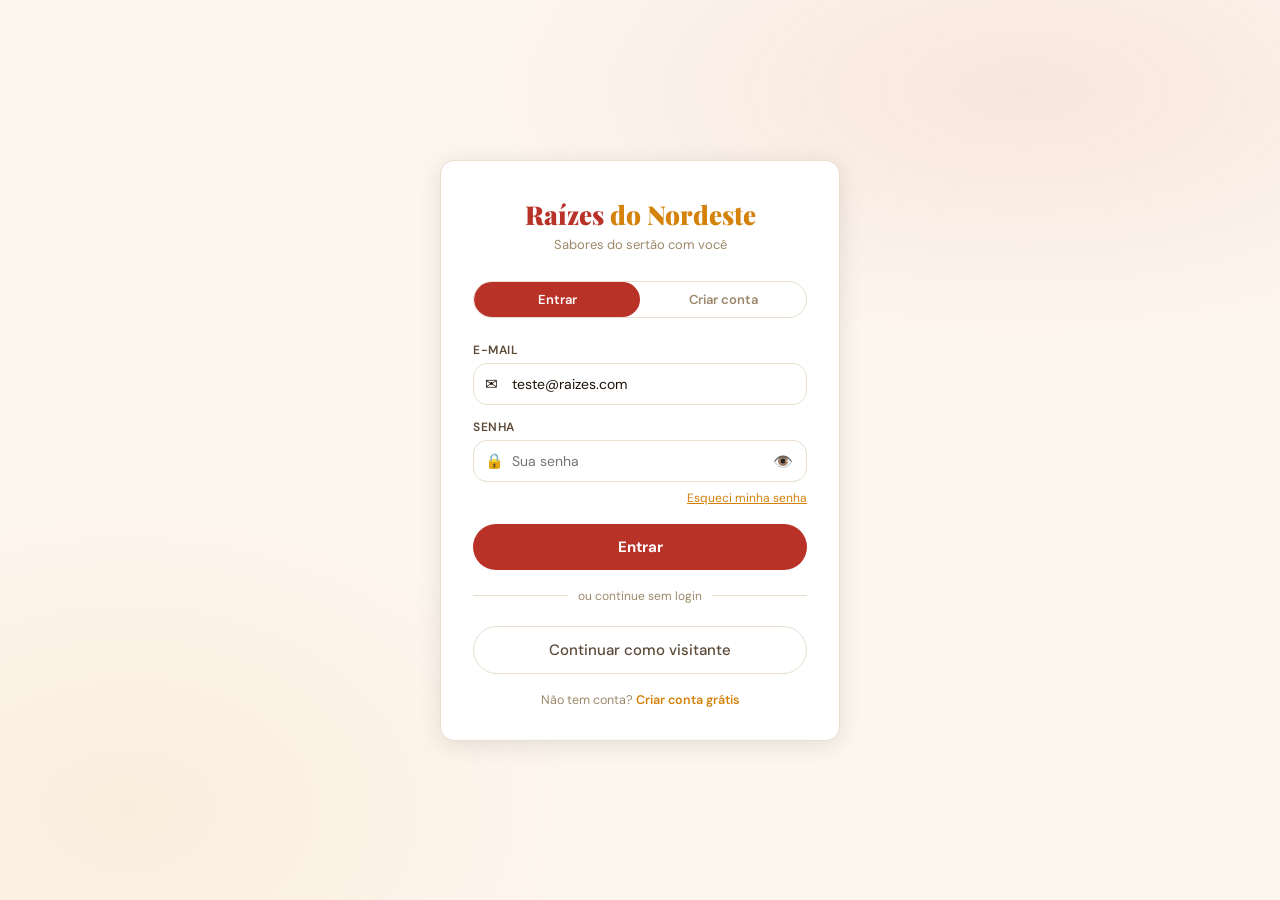
==== index.html @ e87b5b58 "Add files via upload" ====
<!DOCTYPE html>
<html lang="pt-BR">
<head>
  <meta charset="UTF-8" />
  <meta name="viewport" content="width=device-width, initial-scale=1.0" />
  <title>Raízes do Nordeste</title>
  <link rel="preconnect" href="https://fonts.googleapis.com" />
  <link href="https://fonts.googleapis.com/css2?family=Playfair+Display:wght@700;900&family=DM+Sans:ital,wght@0,400;0,500;0,600;1,400&display=swap" rel="stylesheet" /> 
  <!-- para os emojis -->
  <link rel="stylesheet" href="css/style.css" />
  <style>
    .nav-usuario {
      font-size: 13px; font-weight: 600; color: var(--text2, #5C4A38);
      background: var(--bg, #FDF6EE); border: 1px solid var(--border, #E8DDD0);
      padding: 5px 12px; border-radius: 20px; cursor: pointer;
      font-family: var(--font-body, sans-serif); display: flex; align-items: center; gap: 6px;
    }
    .nav-usuario:hover { border-color: var(--primary, #B83227); color: var(--primary, #B83227); }
  </style>
</head>
<body>
<!-- TODO DAIENE - Mudar encoding p UTF8 VSCODE-->
  <!-- ======= LGPD BANNER ======= -->
  <div class="lgpd-bar" id="lgpdBar">
    <span>
      🔒 <strong>LGPD:</strong> usamos cookies e seus dados para personalizar pedidos e o programa de fidelidade.
      <a href="pages/privacidade.html" target="_blank">Ver política de privacidade</a>
    </span>
    <div class="lgpd-actions">
      <button onclick="aceitarLGPD()">Aceitar todos</button>
      <button class="lgpd-skip" onclick="aceitarLGPD()">Só essenciais</button>
    </div>
  </div>

  <!-- ======= NAVBAR ======= -->
  <nav class="navbar">
    <div class="nav-logo">Raízes <span>do Nordeste</span></div>
    <div class="nav-right">
      <button class="nav-usuario" id="navUsuario" onclick="abrirPerfilUsuario()">👤 ...</button>
      <div class="nav-points" id="navPoints">🎁 240 pts</div>
      <button class="nav-cart-btn" onclick="abrirCarrinho()">
        🛒 Carrinho <span class="cart-badge" id="cartBadge">0</span>
      </button>
      <button class="nav-menu-btn" onclick="toggleMenu()">☰</button>
    </div>
  </nav>

  <!-- ======= CANAL TABS ======= -->
  <div class="canal-bar">
    <button class="canal-tab active" id="tab-App" onclick="setCanal('App')">📱 App</button>
    <button class="canal-tab" id="tab-Web" onclick="setCanal('Web')">🌐 Web</button>
    <button class="canal-tab" id="tab-Totem" onclick="setCanal('Totem')">🖥️ Totem</button>
  </div>

  <!-- ======= TOTEM BANNER ======= -->
  <div class="totem-banner" id="totemBanner" style="display:none">
    🖥️ <strong>Modo Totem</strong> — Retirar no balcão ou comer aqui?
    <button onclick="setTotemModo('balcao')">🥡 Balcão</button>
    <button onclick="setTotemModo('mesa')">🪑 Mesa</button>
  </div>

  <!-- ======= PROMO BANNER ======= -->
  <div class="promo-banner">
    🎉 <strong>Combo Família com 15% OFF</strong> — só até domingo! Código: <strong>RAIZES15</strong>
  </div>

  <!-- ======= MAIN ======= -->
  <main class="main" id="mainContent">

    <!-- Fidelidade -->
    <div class="fidelidade-bar">
      <div>
        <div class="fid-pts" id="fidPoints">0 pts</div>
        <div class="fid-sub">Resgate a partir de 200 pts</div>
      </div>
      <div>
        <p class="fid-title">Programa Raízes Fiel</p>
        <p class="fid-desc">Cada R$ 1 gasto = 1 ponto. Troque por descontos e brindes.</p>
      </div>
      <button class="fid-btn" onclick="alert('Resgate em breve disponível!')">Resgatar</button>
    </div>

    <!-- Filtro de unidade -->
    <div class="section-label">Selecione a unidade:</div>
    <div class="unit-row" id="unitRow"></div>

    <!-- Categorias -->
    <div class="section-label">Categorias:</div>
    <div class="cat-row" id="catRow"></div>

    <!-- Busca -->
    <div class="search-wrap">
      <input type="text" id="searchInput" placeholder="🔍 Buscar no cardápio..." oninput="filtrarCardapio()" />
    </div>

    <!-- Grid de produtos -->
    <div class="grid" id="produtosGrid"></div>

  </main>

  <!-- TODO aqui-->
  <!-- ======= STATUS DO PEDIDO (oculto inicialmente) ======= -->
  <div class="status-screen" id="statusScreen" style="display:none">
    <div class="status-emoji">🎉</div>
    <h2>Pedido confirmado!</h2>
    <p class="status-sub">Acompanhe o status em tempo real</p>
    <div class="status-track" id="statusTrack"></div>
    <p class="status-note" id="statusNote">Atualizando automaticamente...</p>
    <button class="back-btn" onclick="voltarMenu()">← Fazer novo pedido</button>
  </div>

  <!-- ======= OVERLAY CARRINHO ======= -->
  <div class="overlay" id="overlay" onclick="fecharCarrinho()"></div>

  <!-- ======= DRAWER CARRINHO ======= -->
  <div class="drawer" id="drawer">
    <div class="drawer-head">
      <h3>Seu pedido</h3>
      <button class="close-btn" onclick="fecharCarrinho()">✕</button>
    </div>
    <div class="cart-items" id="cartItems"></div>
    <div class="cart-footer" id="cartFooter"></div>
  </div>

  <script src="js/auth.js?v=2"></script>
  <script src="js/dados.js?v=2"></script>
  <script src="js/carrinho.js?v=2"></script>
  <script src="js/app.js?v=2"></script>

  
</body>
</html>
---- css/style.css ----
/* ===========================
   RAÍZES DO NORDESTE – CSS
   =========================== */

/* --- RESET & VARIÁVEIS --- */
*, *::before, *::after { box-sizing: border-box; margin: 0; padding: 0; }

:root {
  --bg:          #FDF6EE;
  --surface:     #FFF8F0;
  --card:        #FFFFFF;
  --primary:     #B83227;
  --primary-dk:  #8C2018;
  --primary-lt:  #FAEAE8;
  --accent:      #D4820A;
  --accent-lt:   #FEF0D7;
  --green:       #1E8A4C;
  --green-lt:    #D3F0E2;
  --text:        #1C1208;
  --text2:       #5C4A38;
  --text3:       #9C886A;
  --border:      #E8DDD0;
  --shadow-sm:   0 1px 4px rgba(0,0,0,.07);
  --shadow-md:   0 4px 16px rgba(0,0,0,.10);
  --shadow-lg:   0 8px 32px rgba(0,0,0,.14);
  --radius:      14px;
  --radius-sm:   8px;
  --font-display:'Playfair Display', Georgia, serif;
  --font-body:   'DM Sans', system-ui, sans-serif;
  --transition:  0.2s ease;
}

html { scroll-behavior: smooth; }
body {
  font-family: var(--font-body);
  background: var(--bg);
  color: var(--text);
  min-height: 100vh;
  -webkit-font-smoothing: antialiased;
}

/* --- LGPD BANNER --- */
.lgpd-bar {
  background: #1C1208;
  color: #F5EDE0;
  padding: 10px 16px;
  display: flex;
  align-items: center;
  gap: 12px;
  flex-wrap: wrap;
  font-size: 12.5px;
  line-height: 1.5;
}
.lgpd-bar a {
  color: var(--accent);
  text-decoration: underline;
  cursor: pointer;
}
.lgpd-actions { display: flex; gap: 8px; flex-shrink: 0; }
.lgpd-actions button {
  background: var(--accent);
  color: #fff;
  border: none;
  padding: 5px 14px;
  border-radius: 20px;
  font-size: 12px;
  cursor: pointer;
  font-family: var(--font-body);
  font-weight: 600;
  transition: background var(--transition);
}
.lgpd-actions button:hover { background: var(--primary); }
.lgpd-skip {
  background: transparent !important;
  border: 1px solid rgba(255,255,255,.35) !important;
  color: rgba(255,255,255,.75) !important;
}

/* --- NAVBAR --- */
.navbar {
  background: #fff;
  border-bottom: 1px solid var(--border);
  padding: 0 16px;
  height: 56px;
  display: flex;
  align-items: center;
  justify-content: space-between;
  position: sticky;
  top: 0;
  z-index: 100;
  box-shadow: var(--shadow-sm);
}
.nav-logo {
  font-family: var(--font-display);
  font-size: 21px;
  font-weight: 900;
  color: var(--primary);
  letter-spacing: -0.5px;
}
.nav-logo span { color: var(--accent); }
.nav-right { display: flex; align-items: center; gap: 10px; }
.nav-points {
  font-size: 12px;
  font-weight: 600;
  color: var(--accent);
  background: var(--accent-lt);
  padding: 4px 10px;
  border-radius: 20px;
}
.nav-cart-btn {
  background: var(--primary);
  color: #fff;
  border: none;
  padding: 7px 14px;
  border-radius: 20px;
  font-size: 13px;
  font-weight: 600;
  cursor: pointer;
  font-family: var(--font-body);
  display: flex;
  align-items: center;
  gap: 7px;
  transition: background var(--transition);
}
.nav-cart-btn:hover { background: var(--primary-dk); }
.cart-badge {
  background: #fff;
  color: var(--primary);
  border-radius: 50%;
  min-width: 20px;
  height: 20px;
  font-size: 11px;
  font-weight: 700;
  display: flex;
  align-items: center;
  justify-content: center;
  padding: 0 3px;
}
.nav-menu-btn {
  display: none;
  background: none;
  border: 1px solid var(--border);
  border-radius: var(--radius-sm);
  padding: 6px 10px;
  font-size: 18px;
  cursor: pointer;
}

/* --- CANAL TABS --- */
.canal-bar {
  background: #fff;
  border-bottom: 1px solid var(--border);
  display: flex;
  padding: 0 8px;
  overflow-x: auto;
}
.canal-tab {
  padding: 10px 20px;
  font-size: 13px;
  font-weight: 500;
  font-family: var(--font-body);
  cursor: pointer;
  border: none;
  background: none;
  border-bottom: 2px solid transparent;
  color: var(--text3);
  white-space: nowrap;
  transition: all var(--transition);
}
.canal-tab.active {
  color: var(--primary);
  border-bottom-color: var(--primary);
  font-weight: 600;
}

/* --- TOTEM BANNER --- */
.totem-banner {
  background: #2C1A0E;
  color: #F5EDE0;
  padding: 10px 16px;
  font-size: 13px;
  display: flex;
  align-items: center;
  gap: 12px;
  flex-wrap: wrap;
}
.totem-banner button {
  background: var(--accent);
  color: #fff;
  border: none;
  padding: 5px 14px;
  border-radius: 20px;
  font-size: 12px;
  font-weight: 600;
  cursor: pointer;
  font-family: var(--font-body);
}

/* --- PROMO BANNER --- */
.promo-banner {
  background: linear-gradient(90deg, var(--primary) 0%, #8C2018 50%, var(--accent) 100%);
  color: #fff;
  padding: 10px 16px;
  font-size: 13px;
  text-align: center;
  letter-spacing: 0.2px;
}

/* --- MAIN --- */
.main { max-width: 960px; margin: 0 auto; padding: 16px; }

/* --- FIDELIDADE --- */
.fidelidade-bar {
  background: var(--surface);
  border: 1px solid var(--border);
  border-radius: var(--radius);
  padding: 14px 16px;
  display: flex;
  align-items: center;
  gap: 14px;
  margin-bottom: 18px;
  flex-wrap: wrap;
}
.fid-pts { font-size: 26px; font-weight: 700; color: var(--accent); font-family: var(--font-display); }
.fid-sub { font-size: 11px; color: var(--text3); }
.fid-title { font-size: 13px; font-weight: 600; margin-bottom: 2px; }
.fid-desc { font-size: 12px; color: var(--text2); line-height: 1.4; }
.fid-btn {
  margin-left: auto;
  background: var(--accent);
  color: #fff;
  border: none;
  padding: 8px 18px;
  border-radius: 20px;
  font-size: 13px;
  font-weight: 600;
  cursor: pointer;
  font-family: var(--font-body);
  transition: background var(--transition);
}
.fid-btn:hover { background: var(--primary); }

/* --- LABELS DE SEÇÃO --- */
.section-label {
  font-size: 12px;
  font-weight: 600;
  color: var(--text3);
  text-transform: uppercase;
  letter-spacing: 0.8px;
  margin-bottom: 8px;
  margin-top: 4px;
}

/* --- FILTRO DE UNIDADE --- */
.unit-row {
  display: flex;
  gap: 8px;
  flex-wrap: wrap;
  margin-bottom: 18px;
}
.unit-btn {
  border: 1px solid var(--border);
  background: #fff;
  padding: 6px 14px;
  border-radius: 20px;
  font-size: 12px;
  font-weight: 500;
  cursor: pointer;
  font-family: var(--font-body);
  transition: all var(--transition);
  color: var(--text2);
}
.unit-btn:hover { border-color: var(--primary); color: var(--primary); }
.unit-btn.active {
  background: var(--primary);
  color: #fff;
  border-color: var(--primary);
  font-weight: 600;
}

/* --- CATEGORIAS --- */
.cat-row {
  display: flex;
  gap: 8px;
  overflow-x: auto;
  margin-bottom: 14px;
  padding-bottom: 4px;
}
.cat-btn {
  border: 1px solid var(--border);
  background: #fff;
  padding: 7px 18px;
  border-radius: 20px;
  font-size: 13px;
  font-weight: 500;
  cursor: pointer;
  font-family: var(--font-body);
  white-space: nowrap;
  transition: all var(--transition);
  color: var(--text2);
}
.cat-btn:hover { border-color: var(--primary); }
.cat-btn.active {
  background: var(--primary);
  color: #fff;
  border-color: var(--primary);
  font-weight: 600;
}

/* --- BUSCA --- */
.search-wrap { margin-bottom: 16px; }
.search-wrap input {
  width: 100%;
  padding: 10px 16px;
  border: 1px solid var(--border);
  border-radius: 30px;
  font-family: var(--font-body);
  font-size: 14px;
  background: #fff;
  color: var(--text);
  outline: none;
  transition: border-color var(--transition);
}
.search-wrap input:focus { border-color: var(--primary); }

/* --- GRID DE PRODUTOS --- */
.grid {
  display: grid;
  grid-template-columns: repeat(auto-fill, minmax(210px, 1fr));
  gap: 14px;
}
.produto-card {
  background: var(--card);
  border-radius: var(--radius);
  border: 1px solid var(--border);
  overflow: hidden;
  box-shadow: var(--shadow-sm);
  transition: transform var(--transition), box-shadow var(--transition);
  display: flex;
  flex-direction: column;
}
.produto-card:hover {
  transform: translateY(-3px);
  box-shadow: var(--shadow-md);
}
.card-img {
  width: 100%;
  height: 120px;
  background: var(--accent-lt);
  display: flex;
  align-items: center;
  justify-content: center;
  font-size: 44px;
  position: relative;
}
.promo-tag {
  position: absolute;
  top: 8px;
  left: 8px;
  background: var(--primary);
  color: #fff;
  font-size: 10px;
  font-weight: 700;
  padding: 2px 8px;
  border-radius: 10px;
  letter-spacing: 0.5px;
}
.card-body {
  padding: 12px;
  flex: 1;
  display: flex;
  flex-direction: column;
}
.card-name {
  font-size: 14px;
  font-weight: 600;
  margin-bottom: 3px;
  color: var(--text);
}
.card-desc {
  font-size: 11.5px;
  color: var(--text3);
  line-height: 1.4;
  flex: 1;
  margin-bottom: 10px;
}
.card-footer {
  display: flex;
  align-items: center;
  justify-content: space-between;
}
.card-price {
  font-size: 16px;
  font-weight: 700;
  color: var(--primary);
  font-family: var(--font-display);
}
.card-add-btn {
  background: var(--primary);
  color: #fff;
  border: none;
  padding: 6px 14px;
  border-radius: 20px;
  font-size: 12px;
  font-weight: 600;
  cursor: pointer;
  font-family: var(--font-body);
  transition: background var(--transition);
}
.card-add-btn:hover { background: var(--primary-dk); }
.card-add-btn:active { transform: scale(.95); }

/* --- DRAWER CARRINHO --- */
.overlay {
  position: fixed;
  inset: 0;
  background: rgba(0,0,0,.45);
  z-index: 200;
  display: none;
  backdrop-filter: blur(2px);
}
.overlay.open { display: block; animation: fadeIn .2s ease; }
.drawer {
  position: fixed;
  top: 0;
  right: 0;
  bottom: 0;
  width: 340px;
  max-width: 95vw;
  background: #fff;
  z-index: 201;
  transform: translateX(100%);
  transition: transform .3s cubic-bezier(.4,0,.2,1);
  display: flex;
  flex-direction: column;
  box-shadow: var(--shadow-lg);
}
.drawer.open { transform: translateX(0); }
.drawer-head {
  padding: 16px 18px;
  border-bottom: 1px solid var(--border);
  display: flex;
  justify-content: space-between;
  align-items: center;
  background: var(--surface);
}
.drawer-head h3 {
  font-family: var(--font-display);
  font-size: 19px;
  font-weight: 700;
  color: var(--text);
}
.close-btn {
  background: none;
  border: none;
  font-size: 20px;
  cursor: pointer;
  color: var(--text3);
  line-height: 1;
  padding: 4px;
  border-radius: 50%;
  transition: background var(--transition);
}
.close-btn:hover { background: var(--primary-lt); color: var(--primary); }

/* LISTA DE ITENS */
.cart-items { flex: 1; overflow-y: auto; padding: 14px; display: flex; flex-direction: column; gap: 10px; }
.cart-vazio { color: var(--text3); font-size: 13px; text-align: center; padding: 30px 0; }
.cart-item {
  display: flex;
  align-items: center;
  gap: 10px;
  padding: 10px;
  border: 1px solid var(--border);
  border-radius: var(--radius-sm);
  background: var(--surface);
}
.cart-item-emoji { font-size: 26px; }
.cart-item-info { flex: 1; }
.cart-item-name { font-size: 13px; font-weight: 600; margin-bottom: 2px; }
.cart-item-price { font-size: 12px; color: var(--text3); }
.qty-ctrl { display: flex; align-items: center; gap: 6px; }
.qty-btn {
  background: var(--primary-lt);
  border: none;
  width: 26px;
  height: 26px;
  border-radius: 50%;
  cursor: pointer;
  font-size: 16px;
  display: flex;
  align-items: center;
  justify-content: center;
  color: var(--primary);
  font-weight: 700;
  line-height: 1;
  transition: background var(--transition);
}
.qty-btn:hover { background: var(--primary); color: #fff; }
.qty-num { font-size: 14px; font-weight: 700; min-width: 18px; text-align: center; }

/* FOOTER CARRINHO */
.cart-footer { padding: 16px; border-top: 1px solid var(--border); background: var(--surface); }
.pay-label { font-size: 12px; font-weight: 600; color: var(--text3); text-transform: uppercase; letter-spacing: .6px; margin-bottom: 8px; }
.pay-methods { display: grid; grid-template-columns: 1fr 1fr; gap: 6px; margin-bottom: 12px; }
.pay-method {
  border: 1px solid var(--border);
  background: #fff;
  padding: 7px 6px;
  border-radius: var(--radius-sm);
  font-size: 12px;
  font-weight: 500;
  cursor: pointer;
  font-family: var(--font-body);
  text-align: center;
  transition: all var(--transition);
  color: var(--text2);
}
.pay-method:hover { border-color: var(--primary); }
.pay-method.active {
  border-color: var(--primary);
  background: var(--primary-lt);
  color: var(--primary);
  font-weight: 700;
}
.total-row {
  display: flex;
  justify-content: space-between;
  font-size: 13px;
  margin-bottom: 4px;
  color: var(--text2);
}
.total-row.discount { color: var(--green); font-weight: 600; }
.total-row.big { font-size: 19px; font-weight: 700; color: var(--text); margin-top: 8px; font-family: var(--font-display); }
.lgpd-nota {
  font-size: 10.5px;
  color: var(--text3);
  border-top: 1px dashed var(--border);
  padding-top: 10px;
  margin: 10px 0;
  line-height: 1.5;
}
.lgpd-nota a { color: var(--accent); cursor: pointer; text-decoration: underline; }
.pay-btn {
  width: 100%;
  background: var(--primary);
  color: #fff;
  border: none;
  padding: 13px;
  border-radius: 30px;
  font-size: 15px;
  font-weight: 700;
  cursor: pointer;
  font-family: var(--font-body);
  letter-spacing: .3px;
  transition: background var(--transition), transform var(--transition);
}
.pay-btn:hover { background: var(--primary-dk); }
.pay-btn:active { transform: scale(.98); }
.pay-btn:disabled { background: var(--text3); cursor: not-allowed; }

/* --- STATUS DO PEDIDO --- */
.status-screen {
  max-width: 480px;
  margin: 0 auto;
  padding: 40px 20px;
  text-align: center;
}
.status-emoji { font-size: 56px; margin-bottom: 12px; }
.status-screen h2 { font-family: var(--font-display); font-size: 26px; margin-bottom: 8px; }
.status-sub { font-size: 14px; color: var(--text2); margin-bottom: 28px; }
.status-track { display: flex; flex-direction: column; gap: 0; max-width: 340px; margin: 0 auto 20px; text-align: left; }
.status-step { display: flex; gap: 14px; align-items: flex-start; }
.step-col { display: flex; flex-direction: column; align-items: center; }
.step-dot {
  width: 32px;
  height: 32px;
  border-radius: 50%;
  display: flex;
  align-items: center;
  justify-content: center;
  font-size: 14px;
  border: 2px solid var(--border);
  background: #fff;
  color: var(--text3);
  flex-shrink: 0;
  font-weight: 700;
  transition: all .4s ease;
}
.step-dot.done { background: var(--green); border-color: var(--green); color: #fff; }
.step-dot.active { background: var(--accent); border-color: var(--accent); color: #fff; animation: pulse 1.3s infinite; }
@keyframes pulse {
  0%,100% { box-shadow: 0 0 0 0 rgba(212,130,10,.4); }
  50%      { box-shadow: 0 0 0 9px rgba(212,130,10,0); }
}
.step-line { width: 2px; flex: 1; min-height: 28px; background: var(--border); transition: background .4s ease; margin: 2px 0; }
.step-line.done { background: var(--green); }
.step-info { padding: 4px 0 20px; }
.step-name { font-size: 14px; font-weight: 600; }
.step-sub  { font-size: 12px; color: var(--text3); }
.status-note { font-size: 12px; color: var(--text3); margin-top: 8px; }
.back-btn {
  background: none;
  border: 1px solid var(--border);
  padding: 10px 22px;
  border-radius: 20px;
  cursor: pointer;
  font-family: var(--font-body);
  font-size: 14px;
  color: var(--text2);
  margin-top: 20px;
  transition: all var(--transition);
}
.back-btn:hover { border-color: var(--primary); color: var(--primary); }

/* --- EMPTY STATE --- */
.empty-state { text-align: center; padding: 50px 20px; color: var(--text3); }
.empty-state .empty-icon { font-size: 48px; margin-bottom: 12px; }
.empty-state p { font-size: 14px; }

/* --- ANIMAÇÕES --- */
@keyframes fadeIn { from { opacity:0 } to { opacity:1 } }
@keyframes slideUp { from { opacity:0; transform:translateY(12px) } to { opacity:1; transform:translateY(0) } }
.produto-card { animation: slideUp .3s ease both; }

/* --- RESPONSIVO MOBILE --- */
@media (max-width: 640px) {
  .nav-points { display: none; }
  .nav-menu-btn { display: block; }
  .fidelidade-bar { gap: 10px; }
  .fid-btn { width: 100%; margin-left: 0; }
  .grid { grid-template-columns: repeat(auto-fill, minmax(160px, 1fr)); gap: 10px; }
  .card-img { height: 100px; font-size: 34px; }
  .drawer { width: 100vw; border-radius: var(--radius) var(--radius) 0 0; top: auto; height: 90vh; }
  .promo-banner { font-size: 12px; }
}
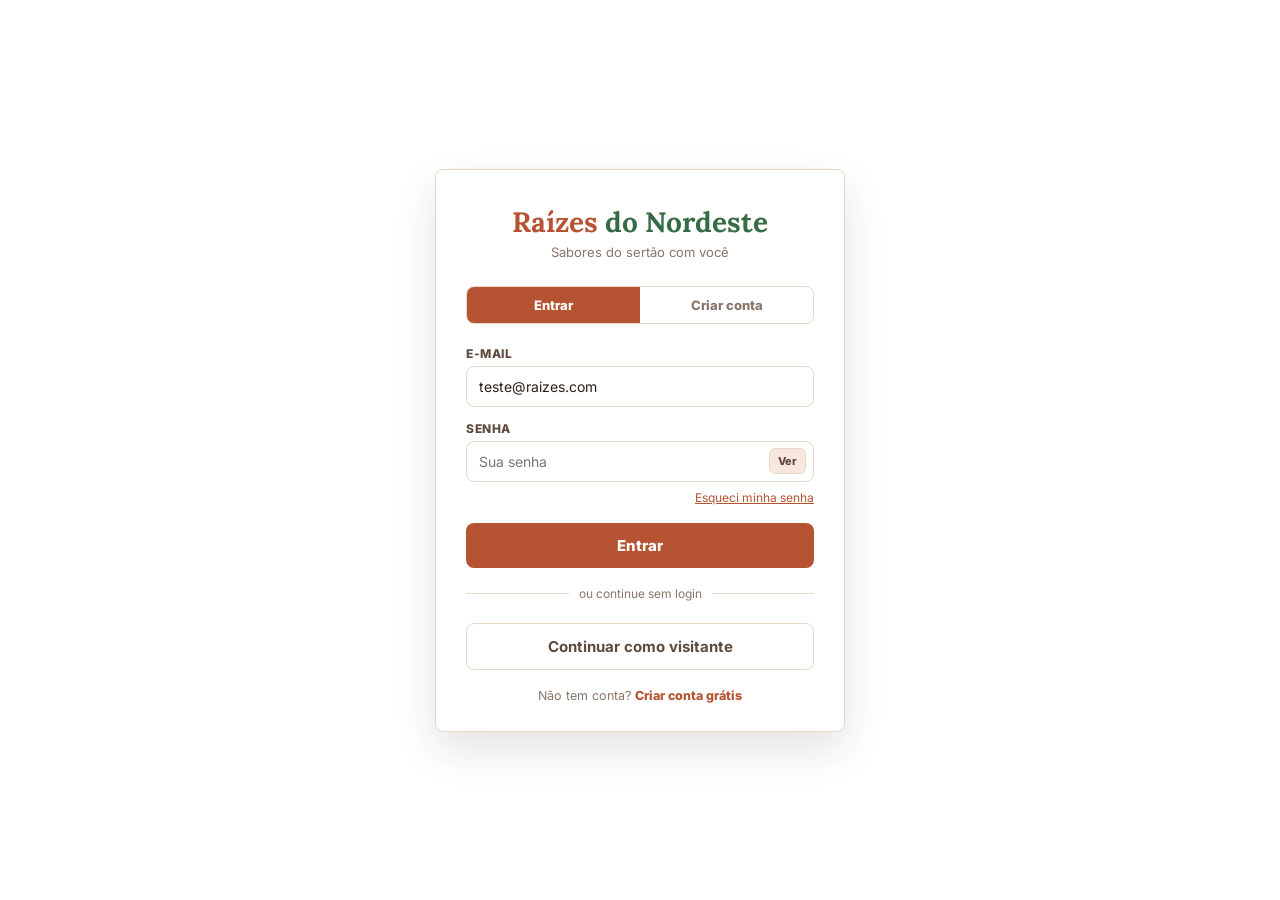
==== commit d71024a9: "Add files via upload" ====
--- a/index.html
+++ b/index.html
@@ -5,25 +5,13 @@
   <meta name="viewport" content="width=device-width, initial-scale=1.0" />
   <title>Raízes do Nordeste</title>
   <link rel="preconnect" href="https://fonts.googleapis.com" />
-  <link href="https://fonts.googleapis.com/css2?family=Playfair+Display:wght@700;900&family=DM+Sans:ital,wght@0,400;0,500;0,600;1,400&display=swap" rel="stylesheet" /> 
-  <!-- para os emojis -->
-  <link rel="stylesheet" href="css/style.css" />
-  <style>
-    .nav-usuario {
-      font-size: 13px; font-weight: 600; color: var(--text2, #5C4A38);
-      background: var(--bg, #FDF6EE); border: 1px solid var(--border, #E8DDD0);
-      padding: 5px 12px; border-radius: 20px; cursor: pointer;
-      font-family: var(--font-body, sans-serif); display: flex; align-items: center; gap: 6px;
-    }
-    .nav-usuario:hover { border-color: var(--primary, #B83227); color: var(--primary, #B83227); }
-  </style>
+  <link href="https://fonts.googleapis.com/css2?family=Lora:wght@600;700&family=Inter:wght@400;500;600;700&display=swap" rel="stylesheet" />
+  <link rel="stylesheet" href="css/style.css?v=5" />
 </head>
 <body>
-<!-- TODO DAIENE - Mudar encoding p UTF8 VSCODE-->
-  <!-- ======= LGPD BANNER ======= -->
   <div class="lgpd-bar" id="lgpdBar">
     <span>
-      🔒 <strong>LGPD:</strong> usamos cookies e seus dados para personalizar pedidos e o programa de fidelidade.
+      <strong>LGPD:</strong> usamos cookies e alguns dados para pedidos, pagamento e fidelidade.
       <a href="pages/privacidade.html" target="_blank">Ver política de privacidade</a>
     </span>
     <div class="lgpd-actions">
@@ -32,42 +20,35 @@
     </div>
   </div>
 
-  <!-- ======= NAVBAR ======= -->
   <nav class="navbar">
     <div class="nav-logo">Raízes <span>do Nordeste</span></div>
     <div class="nav-right">
-      <button class="nav-usuario" id="navUsuario" onclick="abrirPerfilUsuario()">👤 ...</button>
-      <div class="nav-points" id="navPoints">🎁 240 pts</div>
+      <button class="nav-usuario" id="navUsuario" onclick="abrirPerfilUsuario()">Perfil</button>
+      <div class="nav-points" id="navPoints">240 pts</div>
       <button class="nav-cart-btn" onclick="abrirCarrinho()">
-        🛒 Carrinho <span class="cart-badge" id="cartBadge">0</span>
+        Carrinho <span class="cart-badge" id="cartBadge">0</span>
       </button>
-      <button class="nav-menu-btn" onclick="toggleMenu()">☰</button>
+      <button class="nav-menu-btn" onclick="toggleMenu()" aria-label="Abrir menu">Menu</button>
     </div>
   </nav>
 
-  <!-- ======= CANAL TABS ======= -->
   <div class="canal-bar">
-    <button class="canal-tab active" id="tab-App" onclick="setCanal('App')">📱 App</button>
-    <button class="canal-tab" id="tab-Web" onclick="setCanal('Web')">🌐 Web</button>
-    <button class="canal-tab" id="tab-Totem" onclick="setCanal('Totem')">🖥️ Totem</button>
+    <button class="canal-tab active" id="tab-App" onclick="setCanal('App')">App</button>
+    <button class="canal-tab" id="tab-Web" onclick="setCanal('Web')">Web</button>
+    <button class="canal-tab" id="tab-Totem" onclick="setCanal('Totem')">Totem</button>
   </div>
 
-  <!-- ======= TOTEM BANNER ======= -->
   <div class="totem-banner" id="totemBanner" style="display:none">
-    🖥️ <strong>Modo Totem</strong> — Retirar no balcão ou comer aqui?
-    <button onclick="setTotemModo('balcao')">🥡 Balcão</button>
-    <button onclick="setTotemModo('mesa')">🪑 Mesa</button>
+    <strong>Modo Totem</strong> - Retirar no balcão ou comer aqui?
+    <button onclick="setTotemModo('balcao')">Balcão</button>
+    <button onclick="setTotemModo('mesa')">Mesa</button>
   </div>
 
-  <!-- ======= PROMO BANNER ======= -->
   <div class="promo-banner">
-    🎉 <strong>Combo Família com 15% OFF</strong> — só até domingo! Código: <strong>RAIZES15</strong>
+    <strong>Combo Família com 15% OFF</strong> - só até domingo. Código: <strong>RAIZES15</strong>
   </div>
 
-  <!-- ======= MAIN ======= -->
   <main class="main" id="mainContent">
-
-    <!-- Fidelidade -->
     <div class="fidelidade-bar">
       <div>
         <div class="fid-pts" id="fidPoints">0 pts</div>
@@ -80,53 +61,42 @@
       <button class="fid-btn" onclick="alert('Resgate em breve disponível!')">Resgatar</button>
     </div>
 
-    <!-- Filtro de unidade -->
-    <div class="section-label">Selecione a unidade:</div>
+    <div class="section-label">Selecione a unidade</div>
     <div class="unit-row" id="unitRow"></div>
 
-    <!-- Categorias -->
-    <div class="section-label">Categorias:</div>
+    <div class="section-label">Categorias</div>
     <div class="cat-row" id="catRow"></div>
 
-    <!-- Busca -->
     <div class="search-wrap">
-      <input type="text" id="searchInput" placeholder="🔍 Buscar no cardápio..." oninput="filtrarCardapio()" />
+      <input type="text" id="searchInput" placeholder="Buscar no cardápio..." oninput="filtrarCardapio()" />
     </div>
 
-    <!-- Grid de produtos -->
     <div class="grid" id="produtosGrid"></div>
-
   </main>
 
-  <!-- TODO aqui-->
-  <!-- ======= STATUS DO PEDIDO (oculto inicialmente) ======= -->
   <div class="status-screen" id="statusScreen" style="display:none">
-    <div class="status-emoji">🎉</div>
+    <img class="status-img" src="assets/img/pedido-pronto.svg" alt="Pedido pronto" />
     <h2>Pedido confirmado!</h2>
     <p class="status-sub">Acompanhe o status em tempo real</p>
     <div class="status-track" id="statusTrack"></div>
     <p class="status-note" id="statusNote">Atualizando automaticamente...</p>
-    <button class="back-btn" onclick="voltarMenu()">← Fazer novo pedido</button>
+    <button class="back-btn" onclick="voltarMenu()">Fazer novo pedido</button>
   </div>
 
-  <!-- ======= OVERLAY CARRINHO ======= -->
   <div class="overlay" id="overlay" onclick="fecharCarrinho()"></div>
 
-  <!-- ======= DRAWER CARRINHO ======= -->
   <div class="drawer" id="drawer">
     <div class="drawer-head">
       <h3>Seu pedido</h3>
-      <button class="close-btn" onclick="fecharCarrinho()">✕</button>
+      <button class="close-btn" onclick="fecharCarrinho()" aria-label="Fechar carrinho">x</button>
     </div>
     <div class="cart-items" id="cartItems"></div>
     <div class="cart-footer" id="cartFooter"></div>
   </div>
 
-  <script src="js/auth.js?v=2"></script>
-  <script src="js/dados.js?v=2"></script>
-  <script src="js/carrinho.js?v=2"></script>
-  <script src="js/app.js?v=2"></script>
-
-  
+  <script src="js/auth.js?v=5"></script>
+  <script src="js/dados.js?v=5"></script>
+  <script src="js/carrinho.js?v=5"></script>
+  <script src="js/app.js?v=5"></script>
 </body>
 </html>
--- a/css/style.css
+++ b/css/style.css
@@ -1,33 +1,28 @@
-/* ===========================
-   RAÍZES DO NORDESTE – CSS
-   =========================== */
-
-/* --- RESET & VARIÁVEIS --- */
 *, *::before, *::after { box-sizing: border-box; margin: 0; padding: 0; }
 
 :root {
-  --bg:          #FDF6EE;
-  --surface:     #FFF8F0;
-  --card:        #FFFFFF;
-  --primary:     #B83227;
-  --primary-dk:  #8C2018;
-  --primary-lt:  #FAEAE8;
-  --accent:      #D4820A;
-  --accent-lt:   #FEF0D7;
-  --green:       #1E8A4C;
-  --green-lt:    #D3F0E2;
-  --text:        #1C1208;
-  --text2:       #5C4A38;
-  --text3:       #9C886A;
-  --border:      #E8DDD0;
-  --shadow-sm:   0 1px 4px rgba(0,0,0,.07);
-  --shadow-md:   0 4px 16px rgba(0,0,0,.10);
-  --shadow-lg:   0 8px 32px rgba(0,0,0,.14);
-  --radius:      14px;
-  --radius-sm:   8px;
-  --font-display:'Playfair Display', Georgia, serif;
-  --font-body:   'DM Sans', system-ui, sans-serif;
-  --transition:  0.2s ease;
+  --bg: #ffffff;
+  --surface: #ffffff;
+  --card: #ffffff;
+  --primary: #B65332;
+  --primary-dk: #8F3A25;
+  --primary-lt: #F7E7DE;
+  --accent: #C9902E;
+  --accent-lt: #FBF1D9;
+  --green: #356B45;
+  --green-lt: #E7F0E8;
+  --text: #2B1D16;
+  --text2: #5F4A3E;
+  --text3: #8A766B;
+  --border: #E8D8C7;
+  --shadow-sm: 0 1px 4px rgba(43,29,22,.05);
+  --shadow-md: 0 10px 24px rgba(43,29,22,.10);
+  --shadow-lg: 0 18px 42px rgba(43,29,22,.16);
+  --radius: 8px;
+  --radius-sm: 6px;
+  --font-display: 'Lora', Georgia, serif;
+  --font-body: 'Inter', system-ui, sans-serif;
+  --transition: 0.2s ease;
 }
 
 html { scroll-behavior: smooth; }
@@ -39,49 +34,45 @@
   -webkit-font-smoothing: antialiased;
 }
 
-/* --- LGPD BANNER --- */
+button, input { font: inherit; }
+button { cursor: pointer; }
+
 .lgpd-bar {
-  background: #1C1208;
-  color: #F5EDE0;
+  background: #2B1D16;
+  color: #ffffff;
   padding: 10px 16px;
   display: flex;
   align-items: center;
+  justify-content: center;
   gap: 12px;
   flex-wrap: wrap;
   font-size: 12.5px;
   line-height: 1.5;
 }
-.lgpd-bar a {
-  color: var(--accent);
-  text-decoration: underline;
-  cursor: pointer;
-}
+.lgpd-bar a { color: #F1C87D; text-decoration: underline; }
 .lgpd-actions { display: flex; gap: 8px; flex-shrink: 0; }
 .lgpd-actions button {
   background: var(--accent);
   color: #fff;
   border: none;
-  padding: 5px 14px;
-  border-radius: 20px;
+  padding: 6px 14px;
+  border-radius: var(--radius-sm);
   font-size: 12px;
-  cursor: pointer;
-  font-family: var(--font-body);
-  font-weight: 600;
+  font-weight: 700;
   transition: background var(--transition);
 }
 .lgpd-actions button:hover { background: var(--primary); }
 .lgpd-skip {
   background: transparent !important;
   border: 1px solid rgba(255,255,255,.35) !important;
-  color: rgba(255,255,255,.75) !important;
-}
-
-/* --- NAVBAR --- */
+  color: rgba(255,255,255,.78) !important;
+}
+
 .navbar {
-  background: #fff;
-  border-bottom: 1px solid var(--border);
+  background: rgba(255,255,255,.96);
+  border-bottom: 1px solid rgba(232,216,199,.9);
   padding: 0 16px;
-  height: 56px;
+  height: 58px;
   display: flex;
   align-items: center;
   justify-content: space-between;
@@ -89,80 +80,80 @@
   top: 0;
   z-index: 100;
   box-shadow: var(--shadow-sm);
+  backdrop-filter: blur(10px);
 }
 .nav-logo {
   font-family: var(--font-display);
-  font-size: 21px;
-  font-weight: 900;
+  font-size: 22px;
+  font-weight: 700;
   color: var(--primary);
-  letter-spacing: -0.5px;
-}
-.nav-logo span { color: var(--accent); }
+}
+.nav-logo span { color: var(--green); }
 .nav-right { display: flex; align-items: center; gap: 10px; }
+.nav-usuario,
+.nav-menu-btn {
+  font-size: 13px;
+  font-weight: 700;
+  color: var(--text2);
+  background: #fff;
+  border: 1px solid var(--border);
+  padding: 7px 12px;
+  border-radius: var(--radius-sm);
+}
+.nav-usuario:hover,
+.nav-menu-btn:hover { border-color: var(--primary); color: var(--primary); }
 .nav-points {
   font-size: 12px;
-  font-weight: 600;
-  color: var(--accent);
-  background: var(--accent-lt);
-  padding: 4px 10px;
-  border-radius: 20px;
+  font-weight: 700;
+  color: var(--green);
+  background: var(--green-lt);
+  padding: 6px 10px;
+  border-radius: var(--radius-sm);
 }
 .nav-cart-btn {
   background: var(--primary);
   color: #fff;
   border: none;
-  padding: 7px 14px;
-  border-radius: 20px;
-  font-size: 13px;
-  font-weight: 600;
-  cursor: pointer;
-  font-family: var(--font-body);
-  display: flex;
-  align-items: center;
-  gap: 7px;
+  padding: 8px 14px;
+  border-radius: var(--radius-sm);
+  font-size: 13px;
+  font-weight: 700;
+  display: flex;
+  align-items: center;
+  gap: 8px;
   transition: background var(--transition);
 }
 .nav-cart-btn:hover { background: var(--primary-dk); }
 .cart-badge {
-  background: #fff;
+  background: #ffffff;
   color: var(--primary);
-  border-radius: 50%;
+  border-radius: 999px;
   min-width: 20px;
   height: 20px;
   font-size: 11px;
-  font-weight: 700;
-  display: flex;
+  font-weight: 800;
+  display: inline-flex;
   align-items: center;
   justify-content: center;
-  padding: 0 3px;
-}
-.nav-menu-btn {
-  display: none;
-  background: none;
-  border: 1px solid var(--border);
-  border-radius: var(--radius-sm);
-  padding: 6px 10px;
-  font-size: 18px;
-  cursor: pointer;
-}
-
-/* --- CANAL TABS --- */
+  padding: 0 6px;
+}
+.nav-menu-btn { display: none; }
+
 .canal-bar {
-  background: #fff;
-  border-bottom: 1px solid var(--border);
-  display: flex;
+  background: #ffffff;
+  border-bottom: 1px solid rgba(232,216,199,.9);
+  display: flex;
+  justify-content: center;
   padding: 0 8px;
   overflow-x: auto;
 }
 .canal-tab {
-  padding: 10px 20px;
-  font-size: 13px;
-  font-weight: 500;
-  font-family: var(--font-body);
-  cursor: pointer;
+  padding: 11px 22px;
+  font-size: 13px;
+  font-weight: 700;
   border: none;
   background: none;
-  border-bottom: 2px solid transparent;
+  border-bottom: 3px solid transparent;
   color: var(--text3);
   white-space: nowrap;
   transition: all var(--transition);
@@ -170,17 +161,16 @@
 .canal-tab.active {
   color: var(--primary);
   border-bottom-color: var(--primary);
-  font-weight: 600;
-}
-
-/* --- TOTEM BANNER --- */
+}
+
 .totem-banner {
-  background: #2C1A0E;
-  color: #F5EDE0;
-  padding: 10px 16px;
-  font-size: 13px;
-  display: flex;
-  align-items: center;
+  background: #2B1D16;
+  color: #ffffff;
+  padding: 11px 16px;
+  font-size: 13px;
+  display: flex;
+  align-items: center;
+  justify-content: center;
   gap: 12px;
   flex-wrap: wrap;
 }
@@ -188,182 +178,158 @@
   background: var(--accent);
   color: #fff;
   border: none;
-  padding: 5px 14px;
-  border-radius: 20px;
+  padding: 6px 14px;
+  border-radius: var(--radius-sm);
   font-size: 12px;
-  font-weight: 600;
-  cursor: pointer;
-  font-family: var(--font-body);
-}
-
-/* --- PROMO BANNER --- */
+  font-weight: 700;
+}
+
 .promo-banner {
-  background: linear-gradient(90deg, var(--primary) 0%, #8C2018 50%, var(--accent) 100%);
-  color: #fff;
-  padding: 10px 16px;
+  background: #F7E7DE;
+  color: var(--text);
+  border-bottom: 1px solid var(--border);
+  padding: 11px 16px;
   font-size: 13px;
   text-align: center;
-  letter-spacing: 0.2px;
-}
-
-/* --- MAIN --- */
-.main { max-width: 960px; margin: 0 auto; padding: 16px; }
-
-/* --- FIDELIDADE --- */
+}
+
+.main { max-width: 980px; margin: 0 auto; padding: 18px 16px 28px; }
+
 .fidelidade-bar {
   background: var(--surface);
   border: 1px solid var(--border);
   border-radius: var(--radius);
-  padding: 14px 16px;
-  display: flex;
-  align-items: center;
-  gap: 14px;
+  padding: 16px;
+  display: flex;
+  align-items: center;
+  gap: 16px;
   margin-bottom: 18px;
   flex-wrap: wrap;
-}
-.fid-pts { font-size: 26px; font-weight: 700; color: var(--accent); font-family: var(--font-display); }
+  box-shadow: var(--shadow-sm);
+}
+.fid-pts {
+  font-size: 28px;
+  font-weight: 700;
+  color: var(--accent);
+  font-family: var(--font-display);
+}
 .fid-sub { font-size: 11px; color: var(--text3); }
-.fid-title { font-size: 13px; font-weight: 600; margin-bottom: 2px; }
-.fid-desc { font-size: 12px; color: var(--text2); line-height: 1.4; }
+.fid-title { font-size: 13px; font-weight: 800; margin-bottom: 2px; }
+.fid-desc { font-size: 12px; color: var(--text2); line-height: 1.45; }
 .fid-btn {
   margin-left: auto;
-  background: var(--accent);
-  color: #fff;
-  border: none;
-  padding: 8px 18px;
-  border-radius: 20px;
-  font-size: 13px;
-  font-weight: 600;
-  cursor: pointer;
-  font-family: var(--font-body);
+  background: var(--green);
+  color: #fff;
+  border: none;
+  padding: 9px 18px;
+  border-radius: var(--radius-sm);
+  font-size: 13px;
+  font-weight: 800;
   transition: background var(--transition);
 }
-.fid-btn:hover { background: var(--primary); }
-
-/* --- LABELS DE SEÇÃO --- */
+.fid-btn:hover { background: #28583A; }
+
 .section-label {
   font-size: 12px;
-  font-weight: 600;
+  font-weight: 800;
   color: var(--text3);
   text-transform: uppercase;
-  letter-spacing: 0.8px;
-  margin-bottom: 8px;
-  margin-top: 4px;
-}
-
-/* --- FILTRO DE UNIDADE --- */
-.unit-row {
+  letter-spacing: .6px;
+  margin: 6px 0 8px;
+}
+
+.unit-row,
+.cat-row {
   display: flex;
   gap: 8px;
-  flex-wrap: wrap;
-  margin-bottom: 18px;
-}
-.unit-btn {
-  border: 1px solid var(--border);
-  background: #fff;
-  padding: 6px 14px;
-  border-radius: 20px;
-  font-size: 12px;
-  font-weight: 500;
-  cursor: pointer;
-  font-family: var(--font-body);
-  transition: all var(--transition);
-  color: var(--text2);
-}
-.unit-btn:hover { border-color: var(--primary); color: var(--primary); }
-.unit-btn.active {
-  background: var(--primary);
-  color: #fff;
-  border-color: var(--primary);
-  font-weight: 600;
-}
-
-/* --- CATEGORIAS --- */
-.cat-row {
-  display: flex;
-  gap: 8px;
-  overflow-x: auto;
-  margin-bottom: 14px;
-  padding-bottom: 4px;
-}
+  margin-bottom: 16px;
+}
+.unit-row { flex-wrap: wrap; }
+.cat-row { overflow-x: auto; padding-bottom: 4px; }
+.unit-btn,
 .cat-btn {
   border: 1px solid var(--border);
   background: #fff;
-  padding: 7px 18px;
-  border-radius: 20px;
-  font-size: 13px;
-  font-weight: 500;
-  cursor: pointer;
-  font-family: var(--font-body);
+  padding: 8px 14px;
+  border-radius: var(--radius-sm);
+  font-size: 12.5px;
+  font-weight: 700;
   white-space: nowrap;
+  color: var(--text2);
   transition: all var(--transition);
-  color: var(--text2);
-}
-.cat-btn:hover { border-color: var(--primary); }
+}
+.unit-btn:hover,
+.cat-btn:hover { border-color: var(--primary); color: var(--primary); }
+.unit-btn.active,
 .cat-btn.active {
   background: var(--primary);
   color: #fff;
   border-color: var(--primary);
-  font-weight: 600;
-}
-
-/* --- BUSCA --- */
+}
+
 .search-wrap { margin-bottom: 16px; }
 .search-wrap input {
   width: 100%;
-  padding: 10px 16px;
+  padding: 12px 14px;
   border: 1px solid var(--border);
-  border-radius: 30px;
-  font-family: var(--font-body);
+  border-radius: var(--radius);
   font-size: 14px;
   background: #fff;
   color: var(--text);
   outline: none;
-  transition: border-color var(--transition);
-}
-.search-wrap input:focus { border-color: var(--primary); }
-
-/* --- GRID DE PRODUTOS --- */
+  transition: border-color var(--transition), box-shadow var(--transition);
+}
+.search-wrap input:focus {
+  border-color: var(--primary);
+  box-shadow: 0 0 0 3px rgba(182,83,50,.12);
+}
+
 .grid {
   display: grid;
-  grid-template-columns: repeat(auto-fill, minmax(210px, 1fr));
+  grid-template-columns: repeat(auto-fill, minmax(215px, 1fr));
   gap: 14px;
 }
 .produto-card {
   background: var(--card);
   border-radius: var(--radius);
-  border: 1px solid var(--border);
+  border: 1px solid rgba(232,216,199,.95);
   overflow: hidden;
   box-shadow: var(--shadow-sm);
-  transition: transform var(--transition), box-shadow var(--transition);
+  transition: transform var(--transition), box-shadow var(--transition), border-color var(--transition);
   display: flex;
   flex-direction: column;
+  animation: slideUp .3s ease both;
 }
 .produto-card:hover {
   transform: translateY(-3px);
+  border-color: var(--accent);
   box-shadow: var(--shadow-md);
 }
 .card-img {
   width: 100%;
-  height: 120px;
+  aspect-ratio: 5 / 3;
   background: var(--accent-lt);
-  display: flex;
-  align-items: center;
-  justify-content: center;
-  font-size: 44px;
   position: relative;
+  overflow: hidden;
+}
+.card-img img {
+  width: 100%;
+  height: 100%;
+  display: block;
+  object-fit: cover;
 }
 .promo-tag {
   position: absolute;
   top: 8px;
   left: 8px;
-  background: var(--primary);
+  background: var(--green);
   color: #fff;
   font-size: 10px;
-  font-weight: 700;
-  padding: 2px 8px;
-  border-radius: 10px;
-  letter-spacing: 0.5px;
+  font-weight: 800;
+  padding: 3px 8px;
+  border-radius: var(--radius-sm);
+  letter-spacing: .4px;
+  z-index: 1;
 }
 .card-body {
   padding: 12px;
@@ -373,14 +339,14 @@
 }
 .card-name {
   font-size: 14px;
-  font-weight: 600;
-  margin-bottom: 3px;
+  font-weight: 800;
+  margin-bottom: 4px;
   color: var(--text);
 }
 .card-desc {
-  font-size: 11.5px;
-  color: var(--text3);
-  line-height: 1.4;
+  font-size: 11.8px;
+  color: var(--text3);
+  line-height: 1.45;
   flex: 1;
   margin-bottom: 10px;
 }
@@ -388,33 +354,32 @@
   display: flex;
   align-items: center;
   justify-content: space-between;
+  gap: 10px;
 }
 .card-price {
-  font-size: 16px;
-  font-weight: 700;
+  font-size: 17px;
+  font-weight: 900;
   color: var(--primary);
   font-family: var(--font-display);
+  white-space: nowrap;
 }
 .card-add-btn {
   background: var(--primary);
   color: #fff;
   border: none;
-  padding: 6px 14px;
-  border-radius: 20px;
+  padding: 7px 12px;
+  border-radius: var(--radius-sm);
   font-size: 12px;
-  font-weight: 600;
-  cursor: pointer;
-  font-family: var(--font-body);
-  transition: background var(--transition);
+  font-weight: 800;
+  transition: background var(--transition), transform var(--transition);
 }
 .card-add-btn:hover { background: var(--primary-dk); }
-.card-add-btn:active { transform: scale(.95); }
-
-/* --- DRAWER CARRINHO --- */
+.card-add-btn:active { transform: scale(.96); }
+
 .overlay {
   position: fixed;
   inset: 0;
-  background: rgba(0,0,0,.45);
+  background: rgba(43,29,22,.48);
   z-index: 200;
   display: none;
   backdrop-filter: blur(2px);
@@ -425,9 +390,9 @@
   top: 0;
   right: 0;
   bottom: 0;
-  width: 340px;
+  width: 360px;
   max-width: 95vw;
-  background: #fff;
+  background: #ffffff;
   z-index: 201;
   transform: translateX(100%);
   transition: transform .3s cubic-bezier(.4,0,.2,1);
@@ -442,42 +407,56 @@
   display: flex;
   justify-content: space-between;
   align-items: center;
-  background: var(--surface);
+  background: #F7E7DE;
 }
 .drawer-head h3 {
   font-family: var(--font-display);
-  font-size: 19px;
-  font-weight: 700;
-  color: var(--text);
+  font-size: 20px;
+  font-weight: 700;
 }
 .close-btn {
-  background: none;
+  background: transparent;
   border: none;
   font-size: 20px;
-  cursor: pointer;
   color: var(--text3);
   line-height: 1;
-  padding: 4px;
-  border-radius: 50%;
-  transition: background var(--transition);
-}
-.close-btn:hover { background: var(--primary-lt); color: var(--primary); }
-
-/* LISTA DE ITENS */
-.cart-items { flex: 1; overflow-y: auto; padding: 14px; display: flex; flex-direction: column; gap: 10px; }
-.cart-vazio { color: var(--text3); font-size: 13px; text-align: center; padding: 30px 0; }
+  padding: 4px 8px;
+  border-radius: var(--radius-sm);
+}
+.close-btn:hover { background: rgba(182,83,50,.12); color: var(--primary); }
+
+.cart-items {
+  flex: 1;
+  overflow-y: auto;
+  padding: 14px;
+  display: flex;
+  flex-direction: column;
+  gap: 10px;
+}
+.cart-vazio {
+  color: var(--text3);
+  font-size: 13px;
+  text-align: center;
+  padding: 30px 0;
+}
 .cart-item {
   display: flex;
   align-items: center;
   gap: 10px;
   padding: 10px;
-  border: 1px solid var(--border);
-  border-radius: var(--radius-sm);
-  background: var(--surface);
-}
-.cart-item-emoji { font-size: 26px; }
-.cart-item-info { flex: 1; }
-.cart-item-name { font-size: 13px; font-weight: 600; margin-bottom: 2px; }
+  border: 1px solid rgba(232,216,199,.95);
+  border-radius: var(--radius);
+  background: #fff;
+}
+.cart-item-img {
+  width: 48px;
+  height: 48px;
+  border-radius: var(--radius-sm);
+  object-fit: cover;
+  flex-shrink: 0;
+}
+.cart-item-info { flex: 1; min-width: 0; }
+.cart-item-name { font-size: 13px; font-weight: 800; margin-bottom: 2px; }
 .cart-item-price { font-size: 12px; color: var(--text3); }
 .qty-ctrl { display: flex; align-items: center; gap: 6px; }
 .qty-btn {
@@ -485,43 +464,55 @@
   border: none;
   width: 26px;
   height: 26px;
-  border-radius: 50%;
-  cursor: pointer;
+  border-radius: var(--radius-sm);
   font-size: 16px;
   display: flex;
   align-items: center;
   justify-content: center;
   color: var(--primary);
-  font-weight: 700;
+  font-weight: 900;
   line-height: 1;
   transition: background var(--transition);
 }
 .qty-btn:hover { background: var(--primary); color: #fff; }
-.qty-num { font-size: 14px; font-weight: 700; min-width: 18px; text-align: center; }
-
-/* FOOTER CARRINHO */
-.cart-footer { padding: 16px; border-top: 1px solid var(--border); background: var(--surface); }
-.pay-label { font-size: 12px; font-weight: 600; color: var(--text3); text-transform: uppercase; letter-spacing: .6px; margin-bottom: 8px; }
-.pay-methods { display: grid; grid-template-columns: 1fr 1fr; gap: 6px; margin-bottom: 12px; }
+.qty-num { font-size: 14px; font-weight: 800; min-width: 18px; text-align: center; }
+
+.cart-footer {
+  padding: 16px;
+  border-top: 1px solid var(--border);
+  background: #fbf7f2;
+}
+.pay-label {
+  font-size: 12px;
+  font-weight: 800;
+  color: var(--text3);
+  text-transform: uppercase;
+  letter-spacing: .6px;
+  margin-bottom: 8px;
+}
+.pay-methods {
+  display: grid;
+  grid-template-columns: 1fr 1fr;
+  gap: 6px;
+  margin-bottom: 12px;
+}
 .pay-method {
   border: 1px solid var(--border);
   background: #fff;
-  padding: 7px 6px;
+  padding: 8px 6px;
   border-radius: var(--radius-sm);
   font-size: 12px;
-  font-weight: 500;
-  cursor: pointer;
-  font-family: var(--font-body);
+  font-weight: 700;
   text-align: center;
+  color: var(--text2);
   transition: all var(--transition);
-  color: var(--text2);
 }
 .pay-method:hover { border-color: var(--primary); }
 .pay-method.active {
   border-color: var(--primary);
   background: var(--primary-lt);
   color: var(--primary);
-  font-weight: 700;
+  font-weight: 800;
 }
 .total-row {
   display: flex;
@@ -530,82 +521,99 @@
   margin-bottom: 4px;
   color: var(--text2);
 }
-.total-row.discount { color: var(--green); font-weight: 600; }
-.total-row.big { font-size: 19px; font-weight: 700; color: var(--text); margin-top: 8px; font-family: var(--font-display); }
+.total-row.discount { color: var(--green); font-weight: 800; }
+.total-row.big {
+  font-size: 20px;
+  font-weight: 700;
+  color: var(--text);
+  margin-top: 8px;
+  font-family: var(--font-display);
+}
 .lgpd-nota {
-  font-size: 10.5px;
+  font-size: 10.8px;
   color: var(--text3);
   border-top: 1px dashed var(--border);
   padding-top: 10px;
   margin: 10px 0;
   line-height: 1.5;
 }
-.lgpd-nota a { color: var(--accent); cursor: pointer; text-decoration: underline; }
+.lgpd-nota a { color: var(--primary); text-decoration: underline; }
 .pay-btn {
   width: 100%;
   background: var(--primary);
   color: #fff;
   border: none;
   padding: 13px;
-  border-radius: 30px;
+  border-radius: var(--radius-sm);
   font-size: 15px;
-  font-weight: 700;
-  cursor: pointer;
-  font-family: var(--font-body);
-  letter-spacing: .3px;
+  font-weight: 800;
   transition: background var(--transition), transform var(--transition);
 }
 .pay-btn:hover { background: var(--primary-dk); }
 .pay-btn:active { transform: scale(.98); }
 .pay-btn:disabled { background: var(--text3); cursor: not-allowed; }
 
-/* --- STATUS DO PEDIDO --- */
 .status-screen {
   max-width: 480px;
   margin: 0 auto;
-  padding: 40px 20px;
+  padding: 36px 20px;
   text-align: center;
 }
-.status-emoji { font-size: 56px; margin-bottom: 12px; }
-.status-screen h2 { font-family: var(--font-display); font-size: 26px; margin-bottom: 8px; }
+.status-img {
+  width: min(260px, 82vw);
+  border-radius: var(--radius);
+  margin-bottom: 16px;
+  box-shadow: var(--shadow-sm);
+}
+.status-screen h2 {
+  font-family: var(--font-display);
+  font-size: 27px;
+  font-weight: 700;
+  margin-bottom: 8px;
+}
 .status-sub { font-size: 14px; color: var(--text2); margin-bottom: 28px; }
 .status-track { display: flex; flex-direction: column; gap: 0; max-width: 340px; margin: 0 auto 20px; text-align: left; }
 .status-step { display: flex; gap: 14px; align-items: flex-start; }
 .step-col { display: flex; flex-direction: column; align-items: center; }
 .step-dot {
-  width: 32px;
-  height: 32px;
-  border-radius: 50%;
+  width: 34px;
+  height: 34px;
+  border-radius: 999px;
   display: flex;
   align-items: center;
   justify-content: center;
-  font-size: 14px;
+  font-size: 11px;
   border: 2px solid var(--border);
   background: #fff;
   color: var(--text3);
   flex-shrink: 0;
-  font-weight: 700;
+  font-weight: 900;
   transition: all .4s ease;
 }
 .step-dot.done { background: var(--green); border-color: var(--green); color: #fff; }
 .step-dot.active { background: var(--accent); border-color: var(--accent); color: #fff; animation: pulse 1.3s infinite; }
 @keyframes pulse {
-  0%,100% { box-shadow: 0 0 0 0 rgba(212,130,10,.4); }
-  50%      { box-shadow: 0 0 0 9px rgba(212,130,10,0); }
-}
-.step-line { width: 2px; flex: 1; min-height: 28px; background: var(--border); transition: background .4s ease; margin: 2px 0; }
+  0%,100% { box-shadow: 0 0 0 0 rgba(201,144,46,.35); }
+  50% { box-shadow: 0 0 0 9px rgba(201,144,46,0); }
+}
+.step-line {
+  width: 2px;
+  flex: 1;
+  min-height: 28px;
+  background: var(--border);
+  transition: background .4s ease;
+  margin: 2px 0;
+}
 .step-line.done { background: var(--green); }
 .step-info { padding: 4px 0 20px; }
-.step-name { font-size: 14px; font-weight: 600; }
-.step-sub  { font-size: 12px; color: var(--text3); }
+.step-name { font-size: 14px; font-weight: 800; }
+.step-sub { font-size: 12px; color: var(--text3); }
 .status-note { font-size: 12px; color: var(--text3); margin-top: 8px; }
 .back-btn {
-  background: none;
+  background: #fff;
   border: 1px solid var(--border);
-  padding: 10px 22px;
-  border-radius: 20px;
-  cursor: pointer;
-  font-family: var(--font-body);
+  padding: 10px 18px;
+  border-radius: var(--radius-sm);
   font-size: 14px;
   color: var(--text2);
   margin-top: 20px;
@@ -613,24 +621,32 @@
 }
 .back-btn:hover { border-color: var(--primary); color: var(--primary); }
 
-/* --- EMPTY STATE --- */
-.empty-state { text-align: center; padding: 50px 20px; color: var(--text3); }
-.empty-state .empty-icon { font-size: 48px; margin-bottom: 12px; }
+.empty-state {
+  text-align: center;
+  padding: 50px 20px;
+  color: var(--text3);
+}
+.empty-state .empty-icon {
+  display: inline-block;
+  font-weight: 800;
+  margin-bottom: 12px;
+}
 .empty-state p { font-size: 14px; }
 
-/* --- ANIMAÇÕES --- */
-@keyframes fadeIn { from { opacity:0 } to { opacity:1 } }
-@keyframes slideUp { from { opacity:0; transform:translateY(12px) } to { opacity:1; transform:translateY(0) } }
-.produto-card { animation: slideUp .3s ease both; }
-
-/* --- RESPONSIVO MOBILE --- */
+@keyframes fadeIn { from { opacity: 0 } to { opacity: 1 } }
+@keyframes slideUp { from { opacity: 0; transform: translateY(12px) } to { opacity: 1; transform: translateY(0) } }
+
 @media (max-width: 640px) {
+  .navbar { height: auto; min-height: 58px; gap: 10px; }
+  .nav-logo { font-size: 20px; }
   .nav-points { display: none; }
   .nav-menu-btn { display: block; }
-  .fidelidade-bar { gap: 10px; }
+  .nav-cart-btn { padding: 8px 10px; }
+  .fidelidade-bar { gap: 12px; }
   .fid-btn { width: 100%; margin-left: 0; }
   .grid { grid-template-columns: repeat(auto-fill, minmax(160px, 1fr)); gap: 10px; }
-  .card-img { height: 100px; font-size: 34px; }
-  .drawer { width: 100vw; border-radius: var(--radius) var(--radius) 0 0; top: auto; height: 90vh; }
+  .card-footer { align-items: flex-start; flex-direction: column; }
+  .card-add-btn { width: 100%; }
+  .drawer { width: 100vw; max-width: 100vw; }
   .promo-banner { font-size: 12px; }
 }
